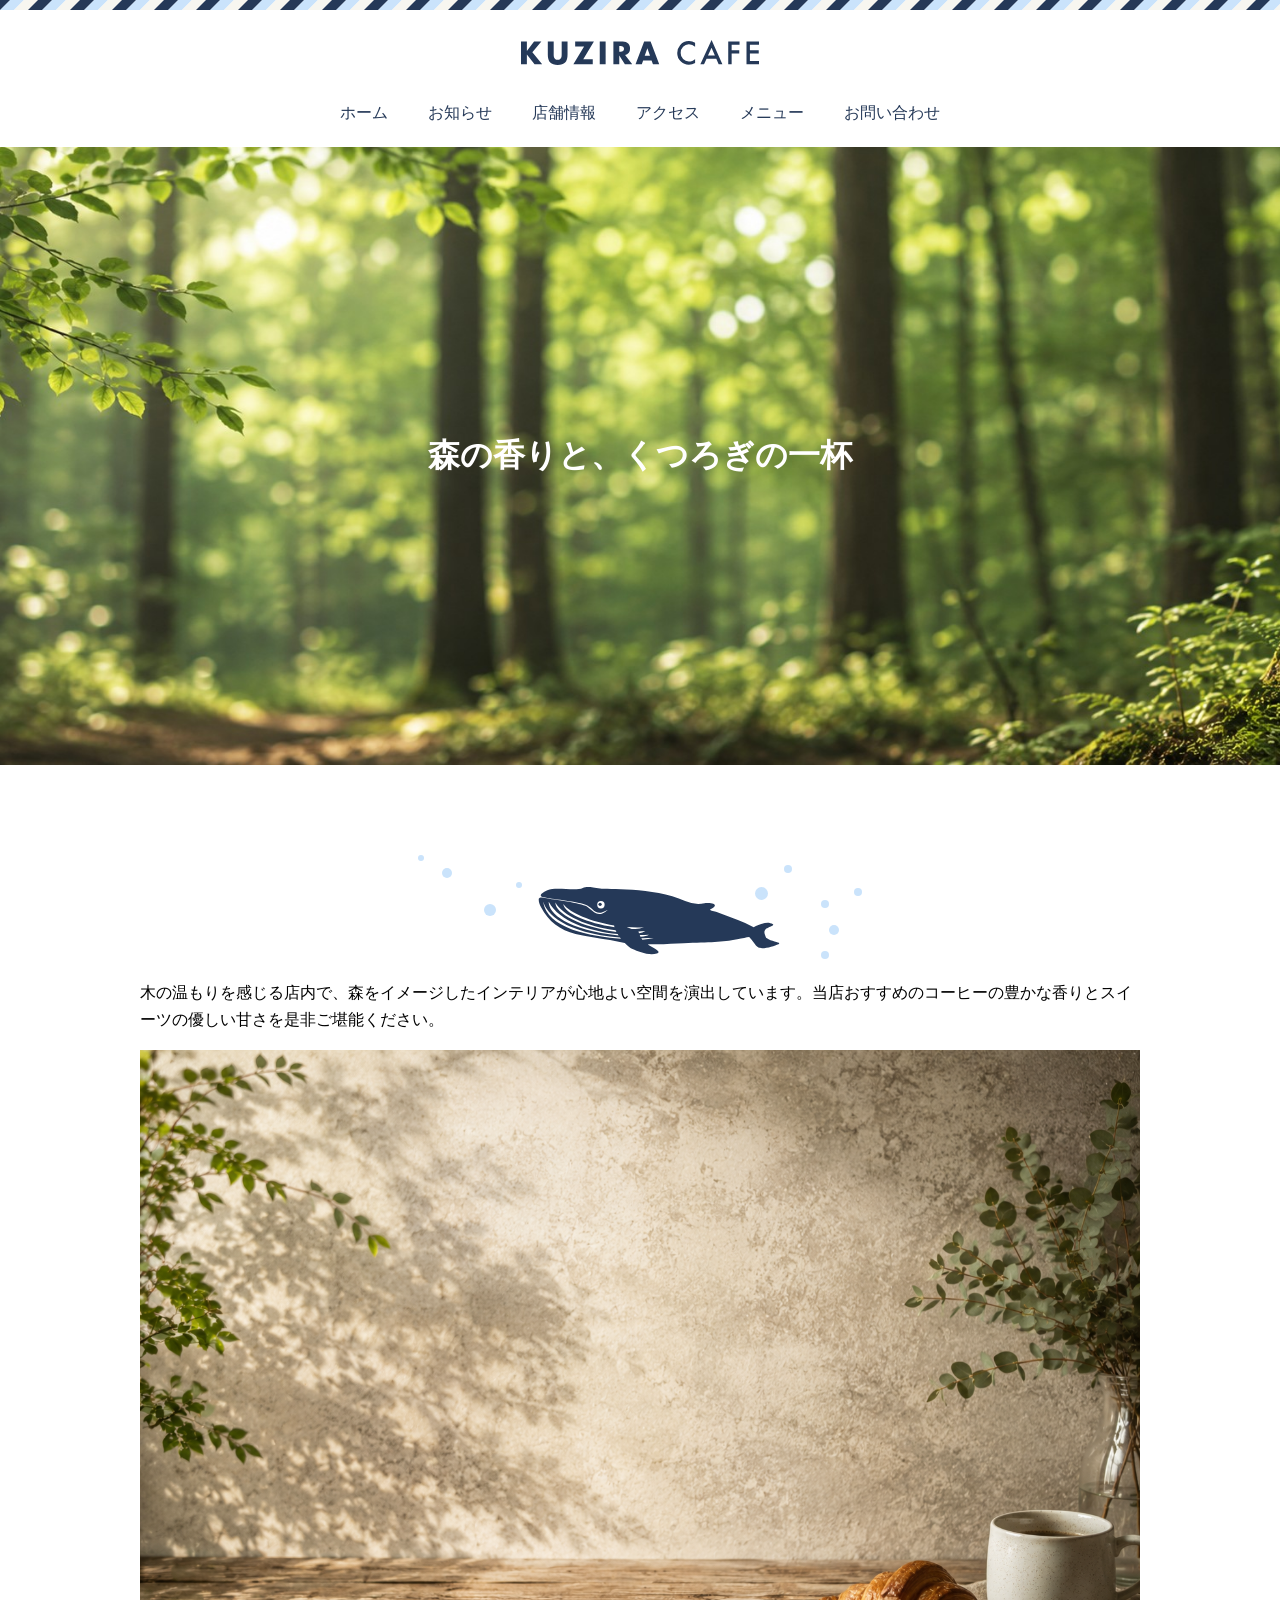
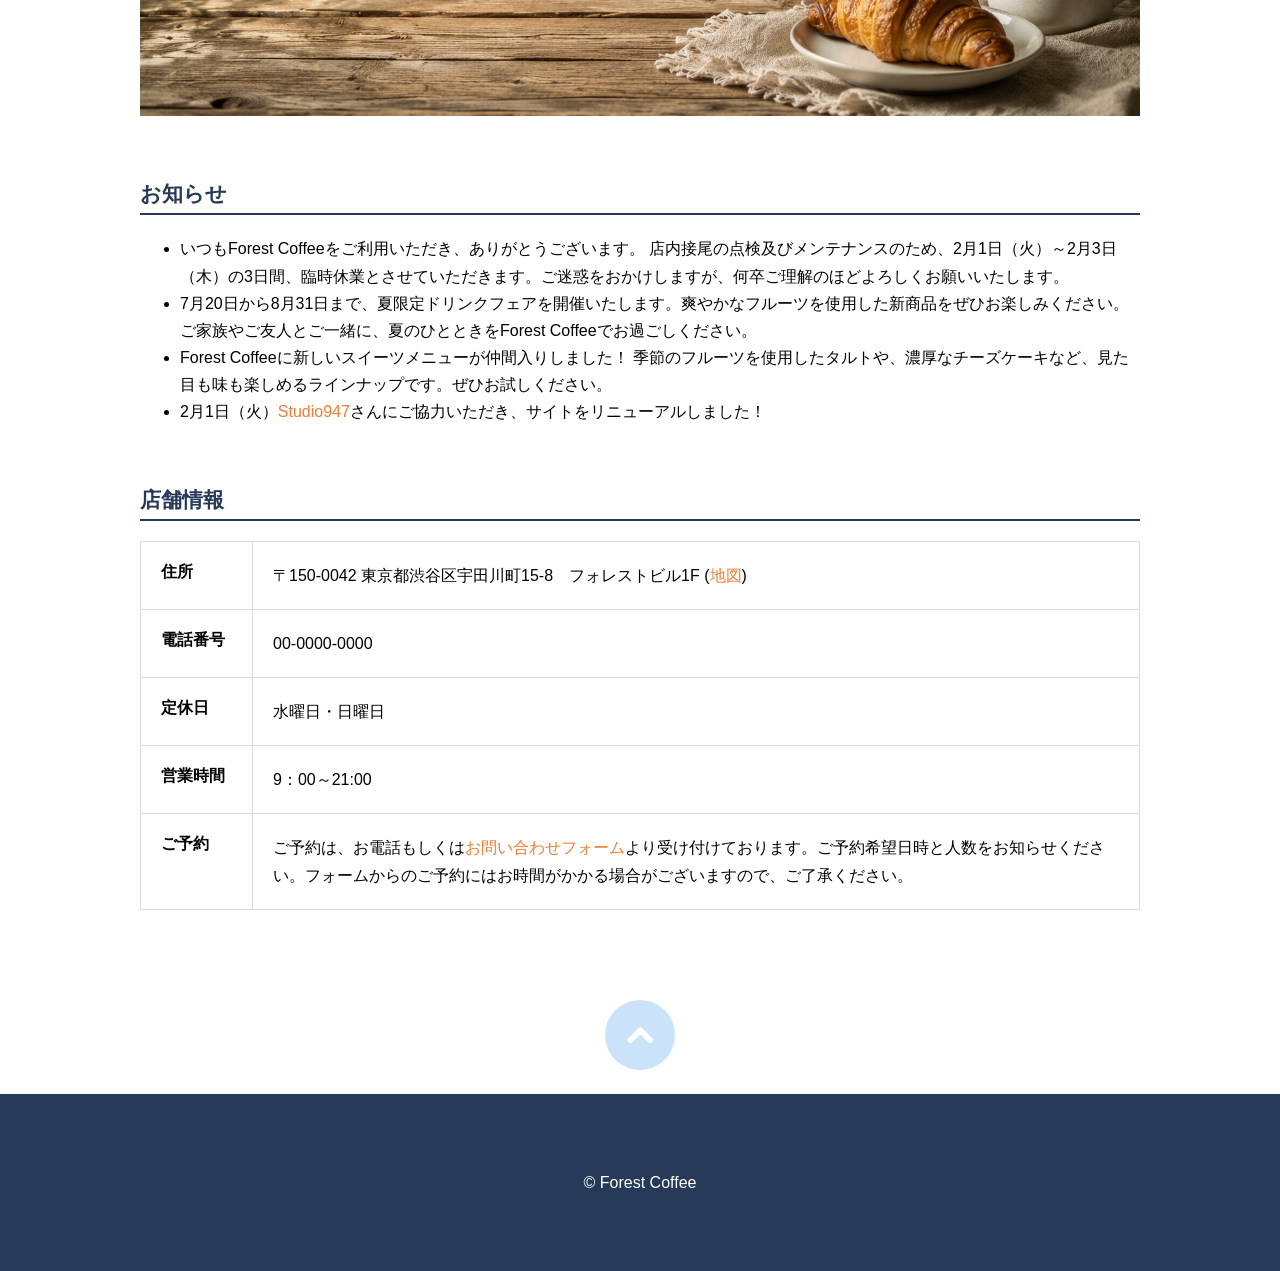
==== index.html @ 759e1b59 "Add files via upload" ====
<!DOCTYPE html>
<html>
<head>
<meta charset="UTF-8">
<meta name="viewport" content="width=device-width, initial-scale=1.0">
<title>Forest Coffee</title>
<link rel="stylesheet" href="css/style.css">
</head>
<body id="top">
<!-- ヘッダー -->
    <header class="header">
        <div class="logo">
<a href="index.html"><img src="images/logo.svg" alt="Forest Coffee"></a>
        </div>
<nav class="nav">
 <ul>
       <li><a href="index.html">ホーム</a></li>
    <li><a href="index.html#news">お知らせ</a></li>
    <li><a href="index.html#shop">店舗情報</a></li>
    <li><a href="access.html">アクセス</a></li>
    <li><a href="menu.html">メニュー</a></li>
    <li><a href="contact.html">お問い合わせ</a></li>
    </ul>
 </nav>
    </header>
<!-- ヘッダーここまで -->

<h1 class="hero index">森の香りと、くつろぎの一杯</h1>
<!-- メイン -->
<main>
    <div class="logo-whale"><img src="images/logo-whale.svg" alt="Forest Coffee"></div>
    </div>
    <p>木の温もりを感じる店内で、森をイメージしたインテリアが心地よい空間を演出しています。当店おすすめのコーヒーの豊かな香りとスイーツの優しい甘さを是非ご堪能ください。
    </p>
<img src="images/banner.jpg" alt="旬のいちごを使ったメニューが期間限定で登場！">

    <div id="news">
        <h2>お知らせ</h2>
        <ul>
            <li>いつもForest Coffeeをご利用いただき、ありがとうございます。

                店内接尾の点検及びメンテナンスのため、2月1日（火）～2月3日（木）の3日間、臨時休業とさせていただきます。ご迷惑をおかけしますが、何卒ご理解のほどよろしくお願いいたします。

            </li>

            <li>7月20日から8月31日まで、夏限定ドリンクフェアを開催いたします。爽やかなフルーツを使用した新商品をぜひお楽しみください。
                ご家族やご友人とご一緒に、夏のひとときをForest Coffeeでお過ごしください。
            </li>

            <li>Forest Coffeeに新しいスイーツメニューが仲間入りしました！
                季節のフルーツを使用したタルトや、濃厚なチーズケーキなど、見た目も味も楽しめるラインナップです。ぜひお試しください。
            </li>
            <li>2月1日（火）<a href="https://studio947.net" target="_blank">Studio947</a>さんにご協力いただき、サイトをリニューアルしました！</li>
        </ul>
    </div>

    <div id="shop">
        <h2>店舗情報</h2>
<table class="shop-info">
<tr>
<th>住所</th>
<td>〒150-0042 東京都渋谷区宇田川町15-8　フォレストビル1F (<a href="access.html">地図</a>)</td>
</tr>

<tr>
<th>電話番号</th>
<td>00-0000-0000</td>
</tr>

<tr>
<th>定休日</th>
<td>水曜日・日曜日</td>
</tr>

<tr>
<th>営業時間</th>
<td>9：00～21:00</td>
</tr>

<tr>
<th>ご予約</th>
<td>ご予約は、お電話もしくは<a href="contact.html">お問い合わせフォーム</a>より受け付けております。ご予約希望日時と人数をお知らせください。フォームからのご予約にはお時間がかかる場合がございますので、ご了承ください。</td>
</tr>

    </table>
    </div>
    </main>
<!-- メインここまで -->
 <!-- フッター -->
<footer>
    <div>
<div class="gotop">
    <a href="#top">
        <img src="images/gotop.svg" alt="ページトップへ戻る"></a>
    </div>
<p class="copyright">&copy; Forest Coffee</p>
</footer>
<!-- フッターここまで -->
 
</body>
</html>
---- css/style.css ----
/* すべてのページに適用される設定 */
html{
    font-size: 16px;
    font-family: sans-serif;
}
*{
    box-sizing: border-box;
} 
body{
    Margin: 0 0 0 0;
}
p, li, td {
line-height: 1.7;
}
a:link {
    color: #F07D34;
    text-decoration: none;
}
a:visited {
    color: #F07D34;
    text-decoration: none;
}
a:hover {
    color: #F07D34;
    text-decoration: underline;
}
a:active {
    color: #F07D34;
    text-decoration: underline
}
 img {
    max-width: 100%;
 }
/* すべてのページに適用 - ヘッダー */
.header {
    padding-top: 40px;
    background-image: url("../images/stripe.png");
    background-repeat: repeat-x;
}
.logo {
    text-align: center;
}
.nav ul {
    margin:30px 0 0 0;
    padding: 0;
    list-style-type: none;
  
    display: flex;
    justify-content: center;
    gap: 40px;
}
.nav a:link {
    color: #253958;
}
.nav a:visited {
    color: #253958;
}
.nav a:hover {
    text-decoration: none;
}
.nav a:active {
    text-decoration: none;
}
    
/* すべてのページに適用 - ヒーロー　*/
 .hero {
    padding: 137px 0;
    background-repeat: no-repeat;
    background-position: center;
    background-size: cover;
    color: #fff;
   
   text-align: center;
 }   
 .hero.index {
    padding: 287px 0;
    background-image:url(../images/home-hero.jpg); 
 }
.hero.access {
    background-image:url(../images/access-hero.jpg);
}
.hero.menu {
background-image: url(../images/menu-hero.jpg);
}
.hero.contact {
background-image: url(../images/contact-hero.jpg);
}

main {
    margin: 90px auto 90px auto;
    max-width: 1000px;
}
main h2 {
    margin: 60px 0 20px 0;
    border-bottom: 2px solid #253958;
    padding: 0 0 5px 0;
    color: #253958;
    font-size: 1.3rem;
} 
/* すべてのページに適用 - フッター */
.gotop {
    text-align: center;
}
.copyright {
    margin-top: 20px; 
    margin-bottom: 0;
    padding-top: 75px;
    padding-bottom: 75px; 
    background-color: #253958;
    color: #fff;
    text-align:center;
}
/* 個別のスタイル -INDEX.HTML */
.logo-whale { text-align: center; }
.shop-info {
    border-collapse: collapse;
}
.shop-info th, .shop-info td {
    border: 1px solid #DBDBDB;
    padding: 20px;
}

.shop-info th {
    width: 112px;
    text-align: left;
    vertical-align: top;
}

/* menu.html */
.items {
    display: grid;
    grid-template-columns: 1fr 1fr 1fr;
    gap: 20px;
}
/* contact.html */
form {
    margin: 0 auto;
    max-width: 640px;
}
input[type="text"],textarea {
    padding: 6px;
    width: 100%;
    font-size: 1rem;
}
textarea {
    height: 140px;
}
.submit{
    text-align: center;
}
input[type="submit"] {
    border: none;
    padding: 20px
    width: 200px;
    background-color: #253958;
    color: #ffffff;
    font-size: 1rem;
}
/*モバイル対応*/
@media (max-width: 767px) {
  .nav ul {
    flex-wrap: wrap;
    gap: 20px;
   }
   main { 
    padding: 0 4%; 
}

/* index.html */

   .hero.index { 
      padding: 28vh 0; 
    }
    
/* menu.html */
   .items {
    grid-template-columns: 1fr 1fr;
   }
}
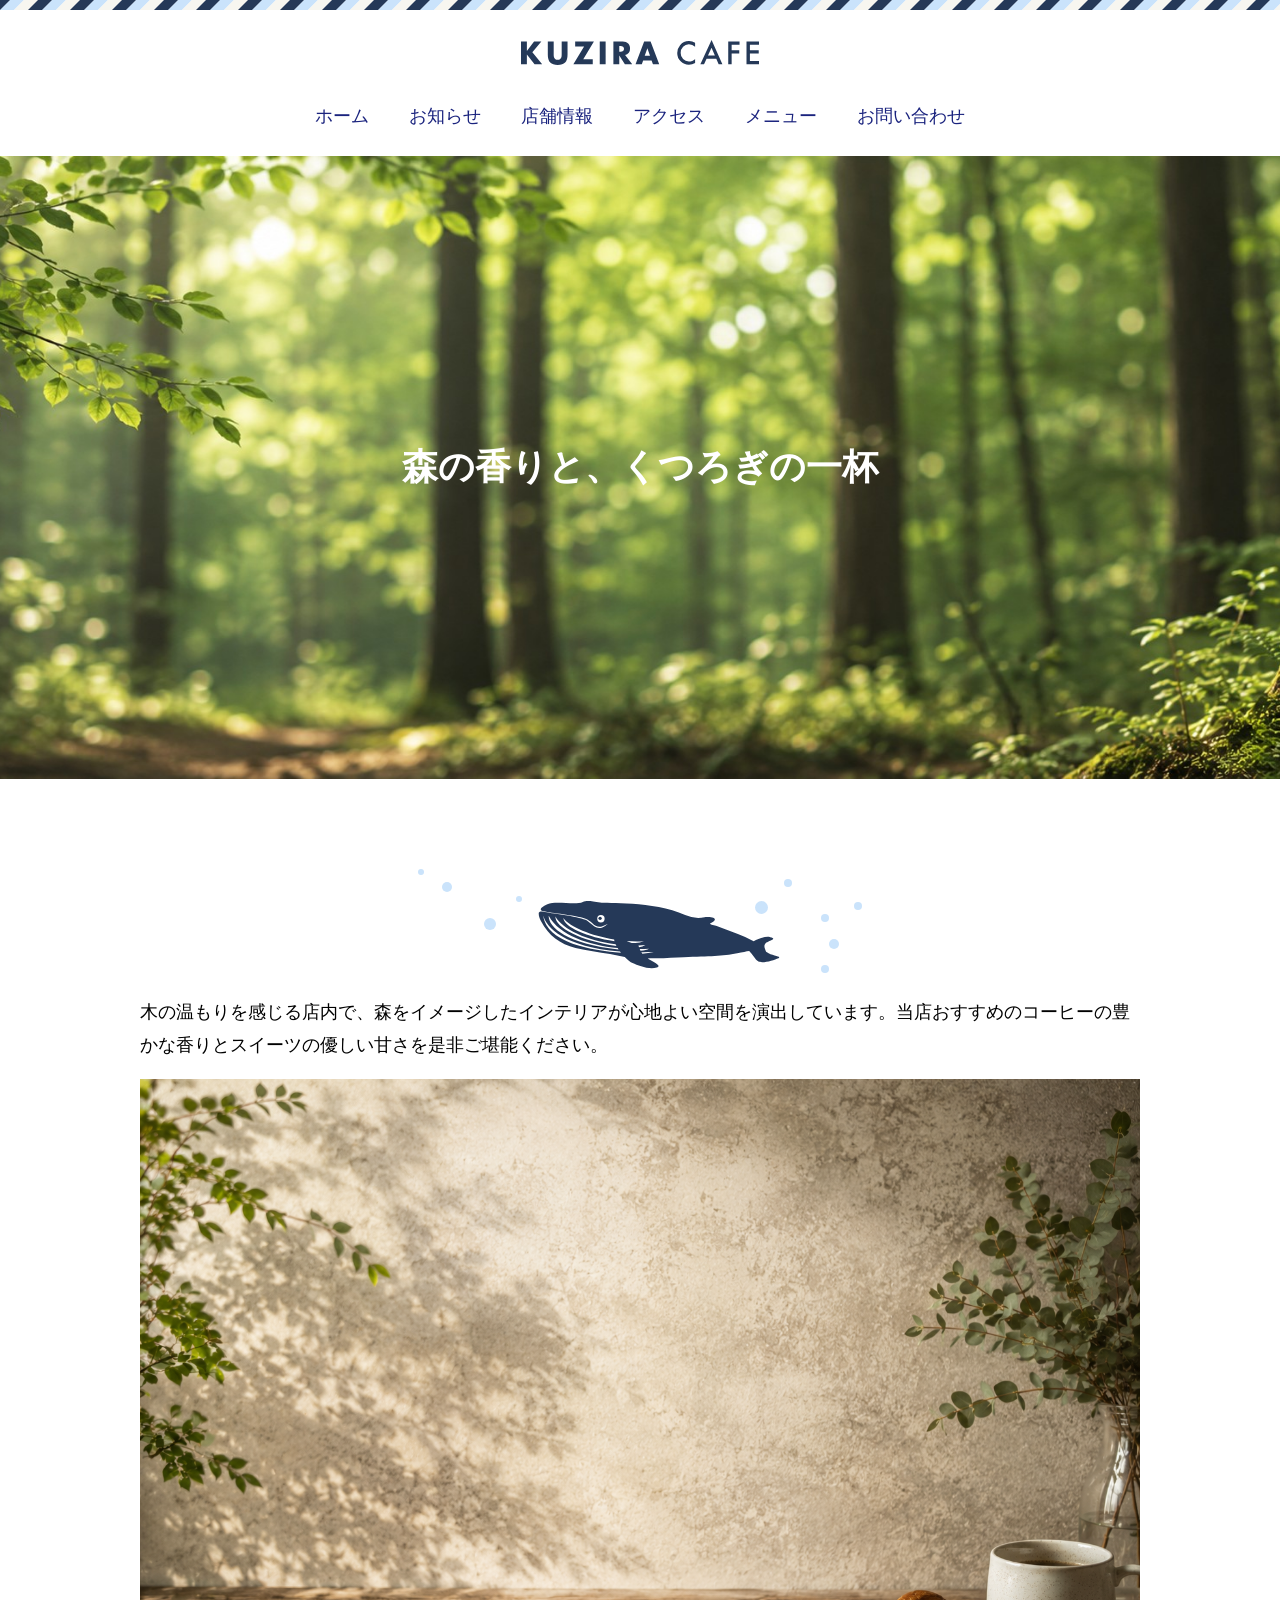
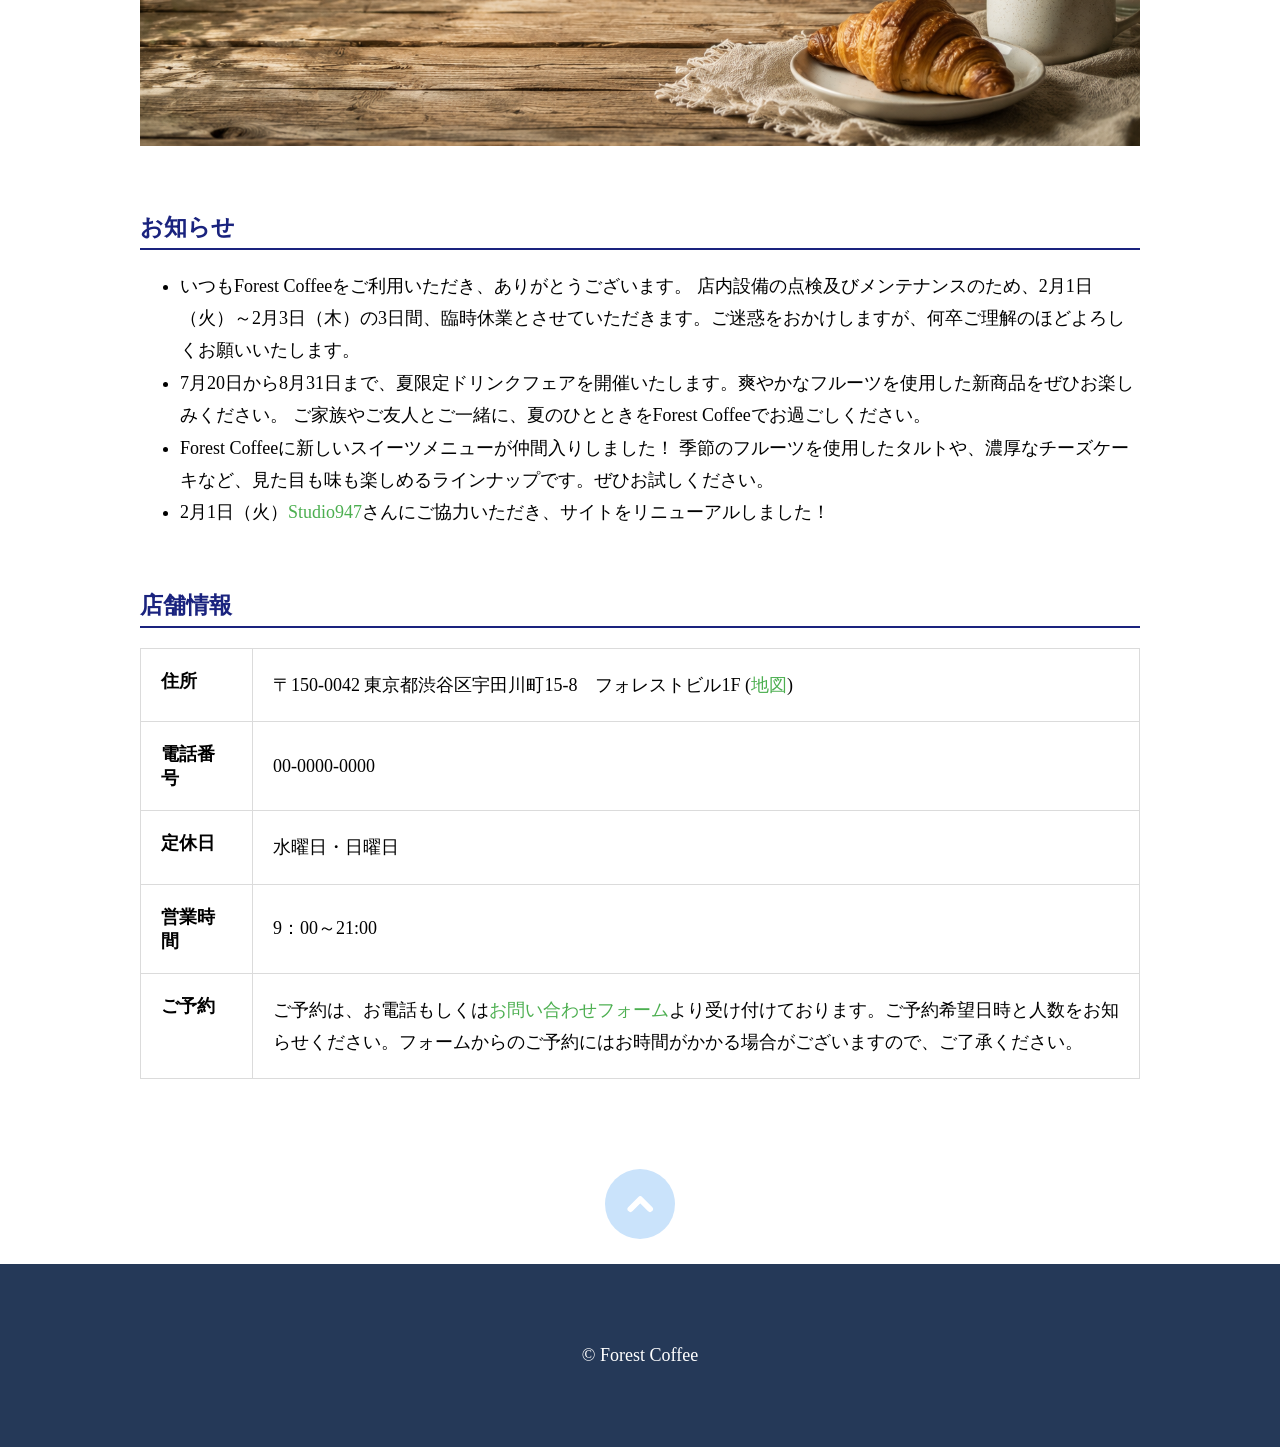
==== commit 53d51063: "Add files via upload" ====
--- a/index.html
+++ b/index.html
@@ -39,7 +39,7 @@
         <ul>
             <li>いつもForest Coffeeをご利用いただき、ありがとうございます。
 
-                店内接尾の点検及びメンテナンスのため、2月1日（火）～2月3日（木）の3日間、臨時休業とさせていただきます。ご迷惑をおかけしますが、何卒ご理解のほどよろしくお願いいたします。
+                店内設備の点検及びメンテナンスのため、2月1日（火）～2月3日（木）の3日間、臨時休業とさせていただきます。ご迷惑をおかけしますが、何卒ご理解のほどよろしくお願いいたします。
 
             </li>
 
--- a/css/style.css
+++ b/css/style.css
@@ -1,7 +1,7 @@
 /* すべてのページに適用される設定 */
 html{
-    font-size: 16px;
-    font-family: sans-serif;
+    font-size: 18px;
+    font-family:"游明朝",serif;
 }
 *{
     box-sizing: border-box;
@@ -10,22 +10,22 @@
     Margin: 0 0 0 0;
 }
 p, li, td {
-line-height: 1.7;
+line-height: 1.8;
 }
 a:link {
-    color: #F07D34;
+    color: #4CAF50;
     text-decoration: none;
 }
 a:visited {
-    color: #F07D34;
+    color: #4CAF50;
     text-decoration: none;
 }
 a:hover {
-    color: #F07D34;
+    color: #4CAF50;
     text-decoration: underline;
 }
 a:active {
-    color: #F07D34;
+    color: #4CAF50;
     text-decoration: underline
 }
  img {
@@ -50,10 +50,10 @@
     gap: 40px;
 }
 .nav a:link {
-    color: #253958;
+    color: #1A237E;
 }
 .nav a:visited {
-    color: #253958;
+    color: #1A237E;
 }
 .nav a:hover {
     text-decoration: none;
@@ -92,9 +92,9 @@
 }
 main h2 {
     margin: 60px 0 20px 0;
-    border-bottom: 2px solid #253958;
+    border-bottom: 2px solid #1A237E;
     padding: 0 0 5px 0;
-    color: #253958;
+    color: #1A237E;
     font-size: 1.3rem;
 } 
 /* すべてのページに適用 - フッター */
